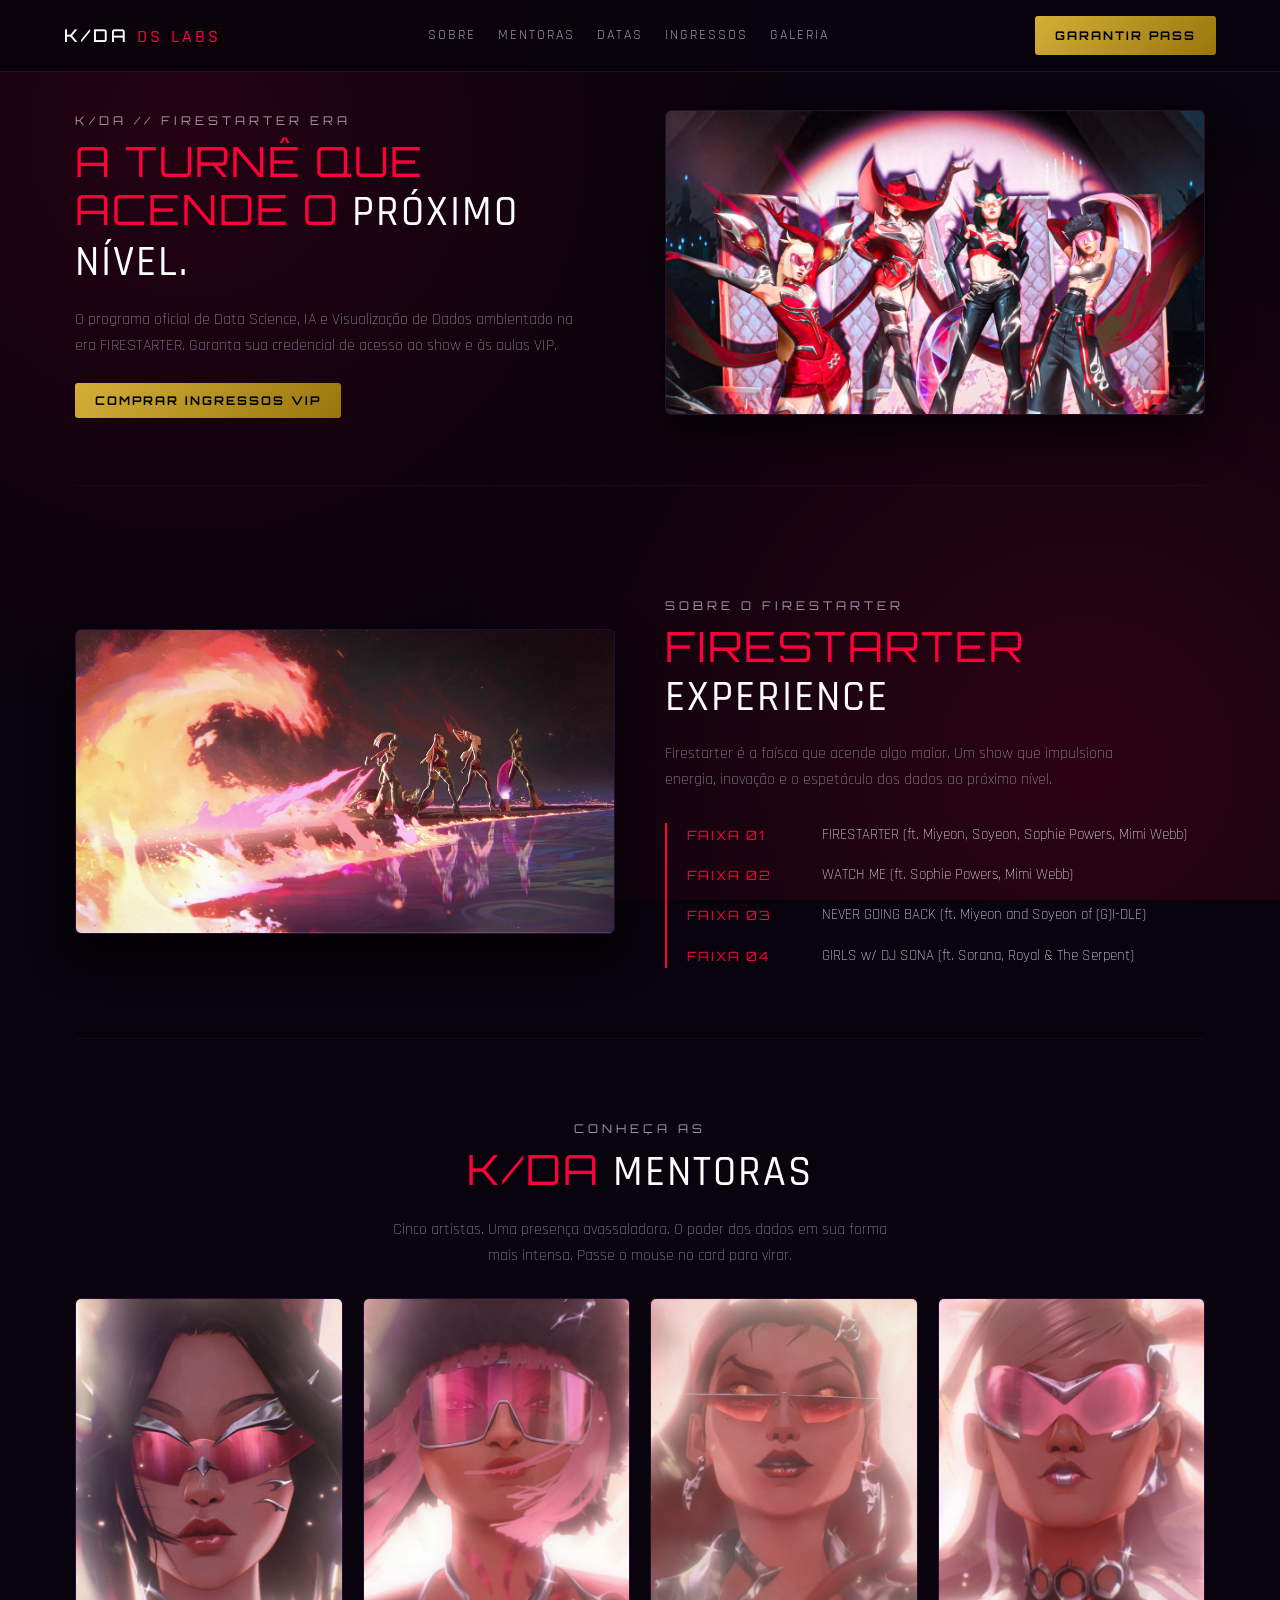
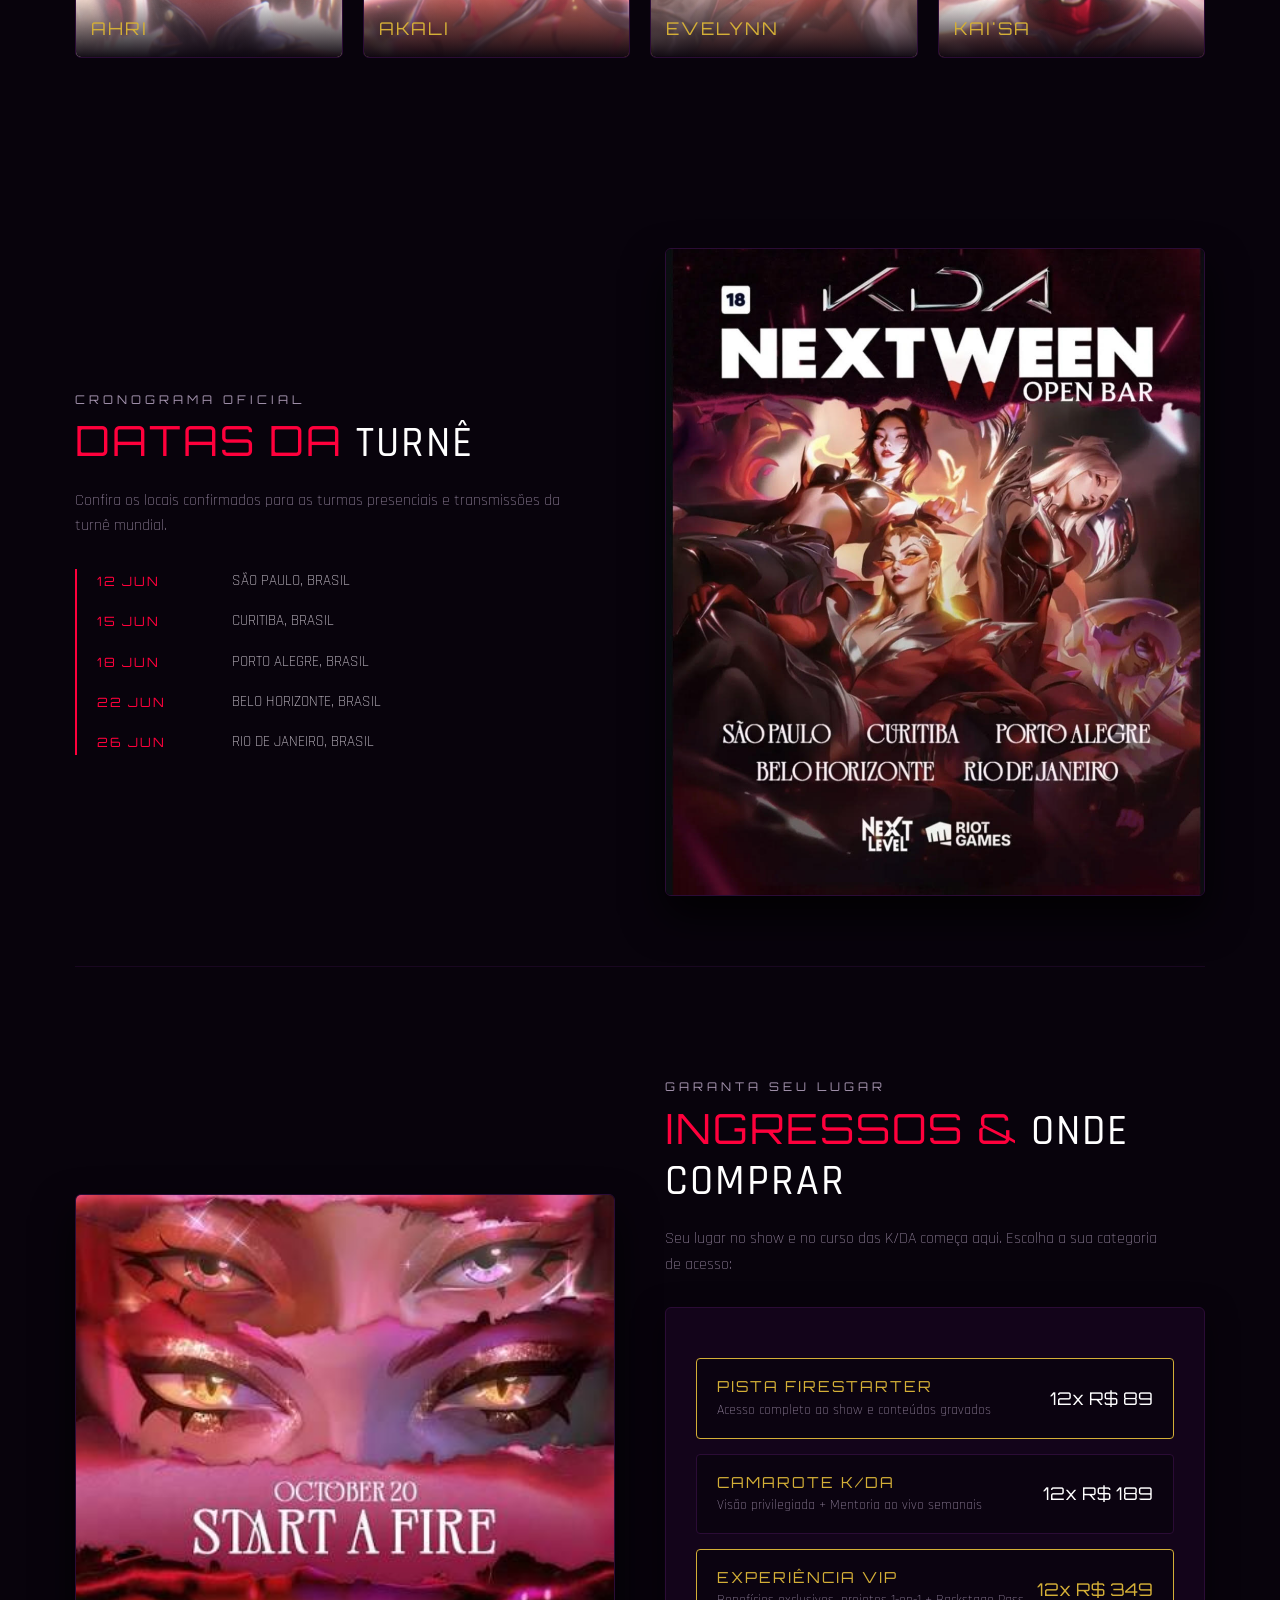
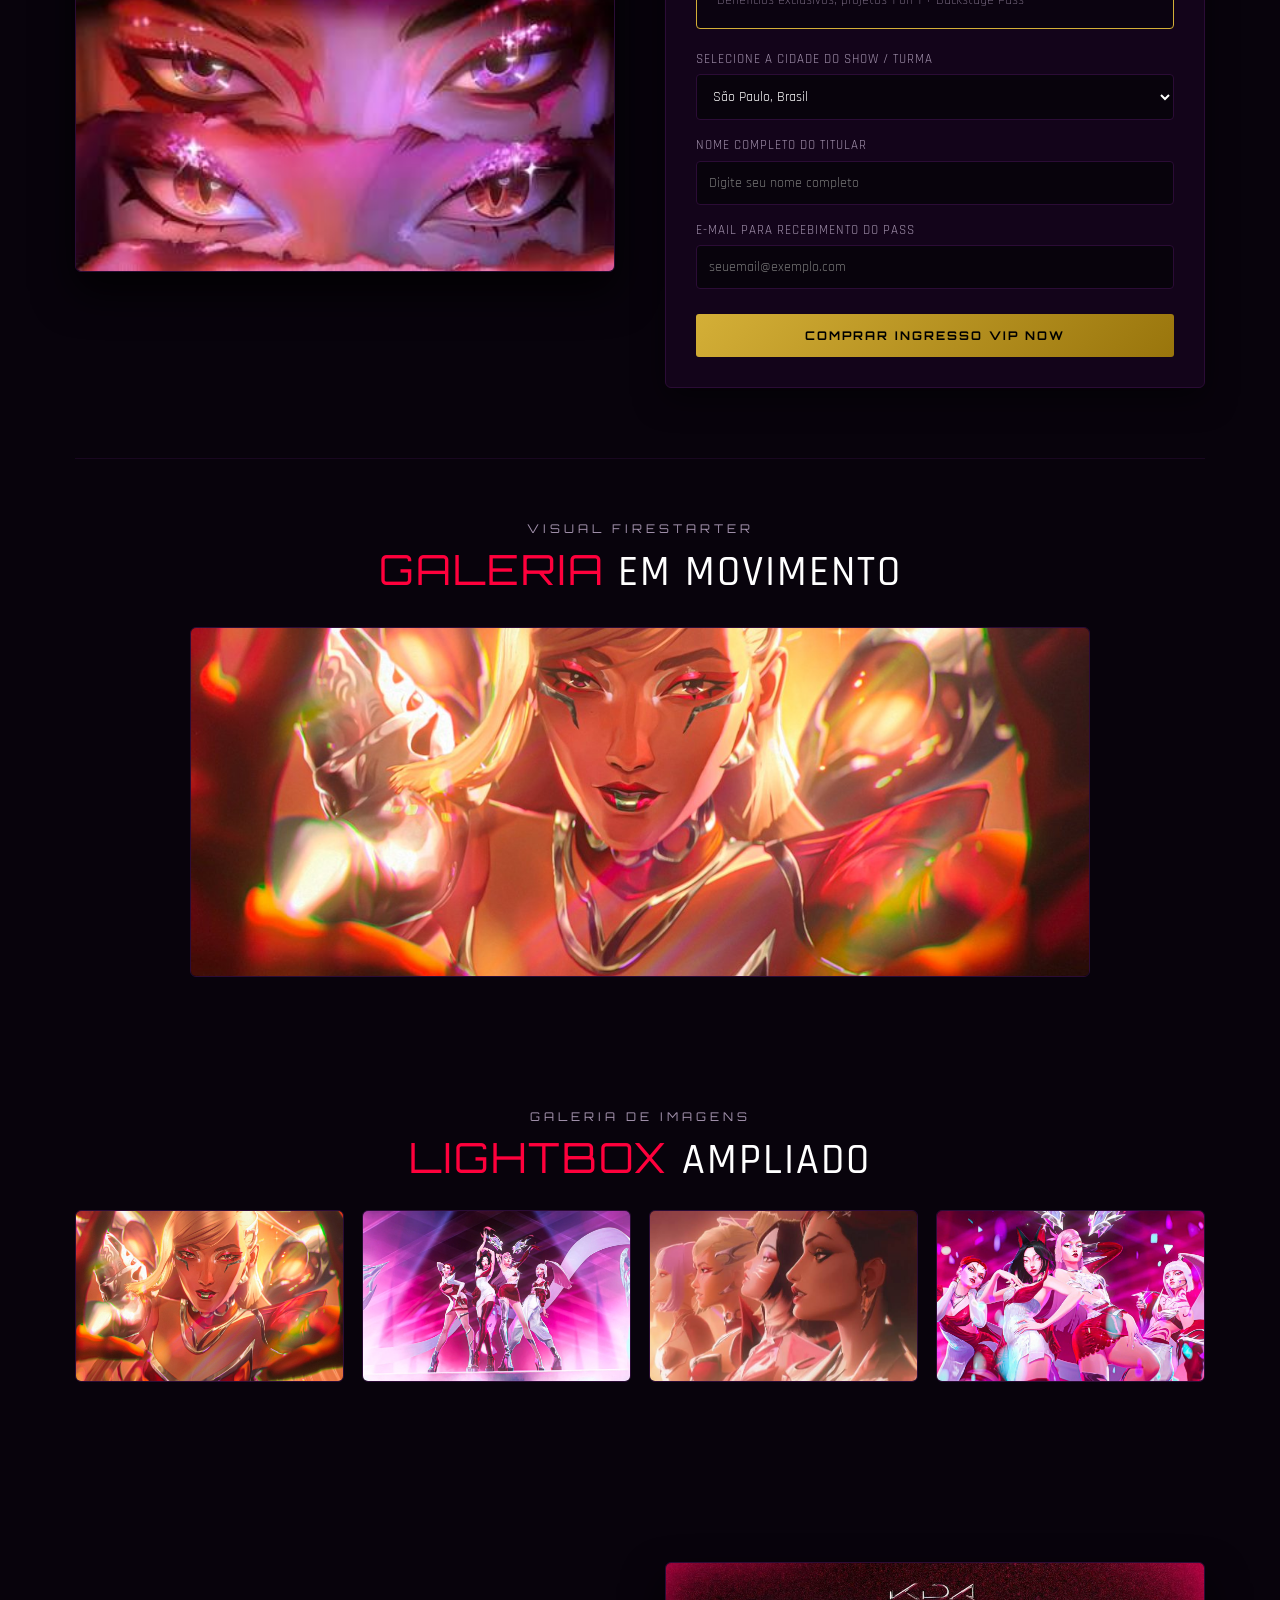
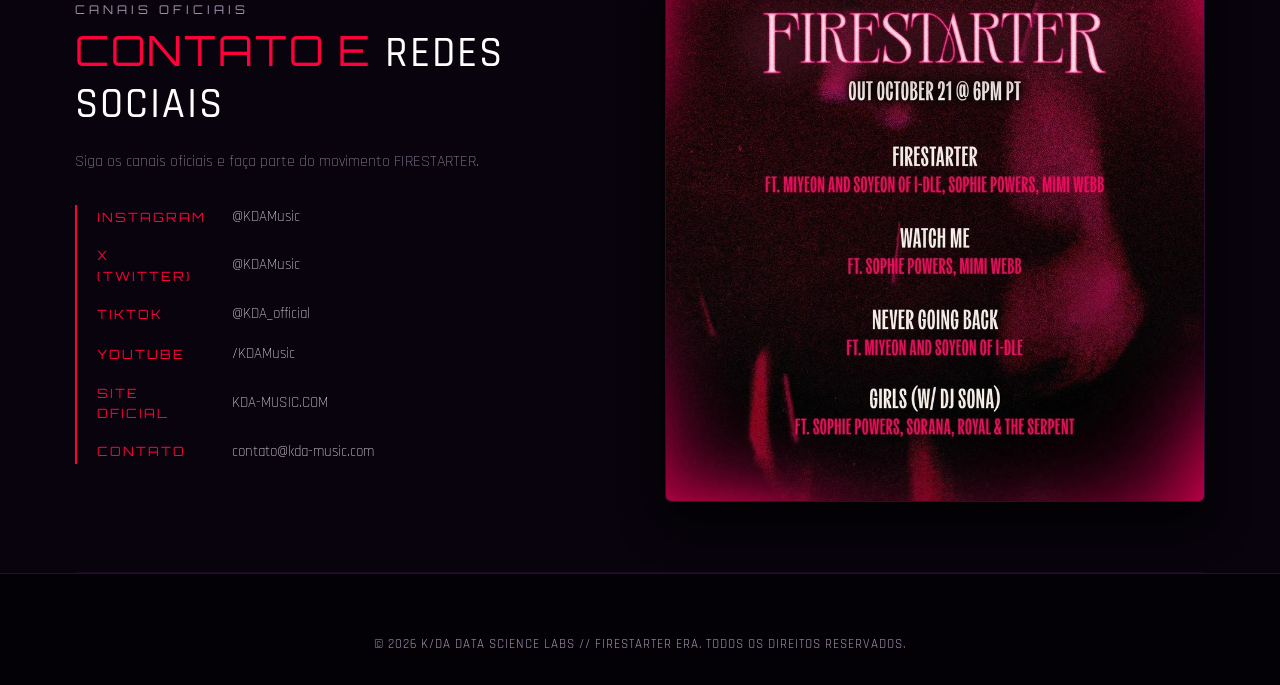
==== Gabi 2110/index.html @ aeea5eef "Add files via upload" ====
<!DOCTYPE html>
<html lang="pt-BR">
<head>
    <meta charset="UTF-8">
    <meta name="viewport" content="width=device-width, initial-scale=1.0">
    <title>K/DA FIRESTARTER — Tour & Data Science Pass</title>
    
    <!-- Google Fonts -->
    <link rel="preconnect" href="https://fonts.googleapis.com">
    <link rel="preconnect" href="https://fonts.gstatic.com" crossorigin>
    <link href="https://fonts.googleapis.com/css2?family=Orbitron:wght@300;400;500;700&family=Rajdhani:wght@300;400;500;600;700&family=Inter:wght@200;300;400&display=swap" rel="stylesheet">

    <!-- Arquivo CSS Externo -->
    <link rel="stylesheet" href="style.css">
</head>
<body>

    <!-- HEADER / NAVEGAÇÃO -->
    <header class="header">
        <a href="#" class="logo">K/DA <span>DS LABS</span></a>
        <nav class="nav-menu">
            <a href="#sobre">Sobre</a>
            <a href="#mentoras">Mentoras</a>
            <a href="#turne">Datas</a>
            <a href="#ingressos">Ingressos</a>
            <a href="#galeria">Galeria</a>
        </nav>
        <a href="#ingressos" class="btn-gold">Garantir Pass</a>
    </header>

    <div class="container">

        <!-- HERO SECTION -->
        <section class="section-split">
            <div class="split-content">
                <span class="subtitle-tag">K/DA // FIRESTARTER ERA</span>
                <h1 class="title-large">A TURNÊ QUE ACENDE O <span>PRÓXIMO NÍVEL.</span></h1>
                <p class="text-desc">O programa oficial de Data Science, IA e Visualização de Dados ambientado na era FIRESTARTER. Garanta sua credencial de acesso ao show e às aulas VIP.</p>
                <a href="#ingressos" class="btn-gold">Comprar Ingressos VIP</a>
            </div>
            <div class="split-visual">
                <img src="KdaFirestarter/kda.jpg" alt="K/DA Firestarter Official Music Video">
            </div>
        </section>

        <!-- SOBRE O PROGRAMA E TRACKLIST -->
        <section id="sobre" class="section-split reverse">
            <div class="split-content">
                <span class="subtitle-tag">SOBRE O FIRESTARTER</span>
                <h2 class="title-large">FIRESTARTER <span>EXPERIENCE</span></h2>
                <p class="text-desc">Firestarter é a faísca que acende algo maior. Um show que impulsiona energia, inovação e o espetáculo dos dados ao próximo nível.</p>

                <div class="info-table">
                    <div class="info-row">
                        <div class="info-label">FAIXA 01</div>
                        <div class="info-value">FIRESTARTER (ft. Miyeon, Soyeon, Sophie Powers, Mimi Webb)</div>
                    </div>
                    <div class="info-row">
                        <div class="info-label">FAIXA 02</div>
                        <div class="info-value">WATCH ME (ft. Sophie Powers, Mimi Webb)</div>
                    </div>
                    <div class="info-row">
                        <div class="info-label">FAIXA 03</div>
                        <div class="info-value">NEVER GOING BACK (ft. Miyeon and Soyeon of (G)I-DLE)</div>
                    </div>
                    <div class="info-row">
                        <div class="info-label">FAIXA 04</div>
                        <div class="info-value">GIRLS w/ DJ SONA (ft. Sorana, Royal & The Serpent)</div>
                    </div>
                </div>
            </div>
            <div class="split-visual">
                <img src="KdaFirestarter/fogo2.webp" alt="Start A Fire Poster">
            </div>
        </section>

        <!-- CONHEÇA AS K/DA (3D FLIP CARDS) -->
        <section id="mentoras" style="padding: 80px 0;">
            <span class="subtitle-tag" style="text-align: center;">CONHEÇA AS</span>
            <h2 class="title-large" style="text-align: center;">K/DA <span>MENTORAS</span></h2>
            <p class="text-desc" style="text-align: center; margin: 0 auto 30px;">Cinco artistas. Uma presença avassaladora. O poder dos dados em sua forma mais intensa. Passe o mouse no card para virar.</p>

            <div class="cards-grid">
                <!-- AHRI -->
                <div class="card-container">
                    <div class="card-inner">
                        <div class="card-front">
                            <img src="KdaFirestarter/ahri.jpg" alt="Ahri">
                            <div class="card-front-title">AHRI</div>
                        </div>
                        <div class="card-back">
                            <h3>AHRI</h3>
                            <div class="role">Líder e Rosto do Grupo</div>
                            <p>Arquiteta de Modelos Generativos e Redes Neurais. Define o rumo estratégico de cada grande produção de dados.</p>
                        </div>
                    </div>
                </div>

                <!-- AKALI -->
                <div class="card-container">
                    <div class="card-inner">
                        <div class="card-front">
                            <img src="KdaFirestarter/akali.jpg" alt="Akali">
                            <div class="card-front-title">AKALI</div>
                        </div>
                        <div class="card-back">
                            <h3>AKALI</h3>
                            <div class="role">Performance Explosiva</div>
                            <p>Especialista em Feature Engineering e aceleração de código em GPU com precisão cirúrgica e estilo marcante.</p>
                        </div>
                    </div>
                </div>

                <!-- EVELYNN -->
                <div class="card-container">
                    <div class="card-inner">
                        <div class="card-front">
                            <img src="KdaFirestarter/evelynn.jpg" alt="Evelynn">
                            <div class="card-front-title">EVELYNN</div>
                        </div>
                        <div class="card-back">
                            <h3>EVELYNN</h3>
                            <div class="role">Mistério e Sensualidade</div>
                            <p>Data Mining e Análise de Sentimentos em mídias sociais. Revela padrões ocultos no comportamento do público.</p>
                        </div>
                    </div>
                </div>

                <!-- KAI'SA -->
                <div class="card-container">
                    <div class="card-inner">
                        <div class="card-front">
                            <img src="KdaFirestarter/kaisa.jpg" alt="Kai'Sa">
                            <div class="card-front-title">KAI'SA</div>
                        </div>
                        <div class="card-back">
                            <h3>KAI'SA</h3>
                            <div class="role">Poder e Precisão</div>
                            <p>Visão Computacional e análise espacial. Mapeia movimentações de multidões com alto alcance e performance.</p>
                        </div>
                    </div>
                </div>
            </div>
        </section>

        <!-- DATAS DA TURNÊ -->
        <section id="turne" class="section-split">
            <div class="split-content">
                <span class="subtitle-tag">CRONOGRAMA OFICIAL</span>
                <h2 class="title-large">DATAS DA <span>TURNÊ</span></h2>
                <p class="text-desc">Confira os locais confirmados para as turmas presenciais e transmissões da turnê mundial.</p>

                <div class="info-table">
                    <div class="info-row">
                        <div class="info-label">12 JUN</div>
                        <div class="info-value">SÃO PAULO, BRASIL</div>
                    </div>
                    <div class="info-row">
                        <div class="info-label">15 JUN</div>
                        <div class="info-value">CURITIBA, BRASIL</div>
                    </div>
                    <div class="info-row">
                        <div class="info-label">18 JUN</div>
                        <div class="info-value">PORTO ALEGRE, BRASIL</div>
                    </div>
                    <div class="info-row">
                        <div class="info-label">22 JUN</div>
                        <div class="info-value">BELO HORIZONTE, BRASIL</div>
                    </div>
                    <div class="info-row">
                        <div class="info-label">26 JUN</div>
                        <div class="info-value">RIO DE JANEIRO, BRASIL</div>
                    </div>
                </div>
            </div>
            <div class="split-visual">
                <img src="KdaFirestarter/shows.png" alt="K/DA Tour Fire Trail Stage">
            </div>
        </section>

        <!-- COMPRA DE INGRESSOS E MATRÍCULA -->
        <section id="ingressos" class="section-split reverse">
            <div class="split-content">
                <span class="subtitle-tag">GARANTA SEU LUGAR</span>
                <h2 class="title-large">INGRESSOS & <span>ONDE COMPRAR</span></h2>
                <p class="text-desc">Seu lugar no show e no curso das K/DA começa aqui. Escolha a sua categoria de acesso:</p>

                <div class="ticket-card">
                    <div class="ticket-options">
                        <div class="ticket-item active">
                            <div>
                                <div class="ticket-title">PISTA FIRESTARTER</div>
                                <div class="ticket-sub">Acesso completo ao show e conteúdos gravados</div>
                            </div>
                            <div class="ticket-price">12x R$ 89</div>
                        </div>

                        <div class="ticket-item">
                            <div>
                                <div class="ticket-title">CAMAROTE K/DA</div>
                                <div class="ticket-sub">Visão privilegiada + Mentoria ao vivo semanais</div>
                            </div>
                            <div class="ticket-price">12x R$ 189</div>
                        </div>

                        <div class="ticket-item" style="border-color: var(--accent-gold);">
                            <div>
                                <div class="ticket-title" style="color: var(--accent-gold);">EXPERIÊNCIA VIP</div>
                                <div class="ticket-sub">Benefícios exclusivos, projetos 1-on-1 + Backstage Pass</div>
                            </div>
                            <div class="ticket-price" style="color: var(--accent-gold);">12x R$ 349</div>
                        </div>
                    </div>

                    <!-- FORMULÁRIO DE CHECKOUT DE INGRESSOS -->
                    <form class="booking-form" onsubmit="event.preventDefault(); alert('Ingresso/Matrícula confirmada! Enviamos os detalhes para o seu e-mail.');">
                        <div class="form-group">
                            <label for="cidade">Selecione a Cidade do Show / Turma</label>
                            <select id="cidade" required>
                                <option value="sp">São Paulo, Brasil</option>
                                <option value="curitiba">Curitiba, Brasil</option>
                                <option value="poa">Porto Alegre, Brasil</option>
                                <option value="bh">Belo Horizonte, Brasil</option>
                                <option value="rj">Rio de Janeiro, Brasil</option>
                            </select>
                        </div>

                        <div class="form-group">
                            <label for="nome">Nome Completo do Titular</label>
                            <input type="text" id="nome" placeholder="Digite seu nome completo" required>
                        </div>

                        <div class="form-group">
                            <label for="email">E-mail para Recebimento do Pass</label>
                            <input type="email" id="email" placeholder="seuemail@exemplo.com" required>
                        </div>

                        <button type="submit" class="btn-gold" style="width: 100%; border: none; cursor: pointer; padding: 14px; margin-top: 10px;">Comprar Ingresso VIP Now</button>
                    </form>
                </div>
            </div>
            <div class="split-visual">
                <img src="KdaFirestarter/olhos.png" alt="Poster de Ingressos Nextween Open Bar">
            </div>
        </section>

        <!-- SLIDESHOW CARROSSEL CONTÍNUO -->
        <section style="padding: 60px 0; text-align: center;">
            <span class="subtitle-tag">VISUAL FIRESTARTER</span>
            <h2 class="title-large">GALERIA <span>EM MOVIMENTO</span></h2>
            
            <div class="slider-wrapper">
                <div class="slider-track">
                    <img class="slide-img" src="KdaFirestarter/red.jpg" alt="Palco Firestarter">
                    <img class="slide-img" src="KdaFirestarter/branco.jpg" alt="Spotlight Walk">
                    <img class="slide-img" src="KdaFirestarter/rostos.png" alt="Fire Trail Walk">
                    <img class="slide-img" src="KdaFirestarter/pose.jpg" alt="K/DA Group">
                </div>
            </div>
        </section>

        <!-- GALERIA LIGHTBOX 100% CSS -->
        <section id="galeria" style="padding: 70px 0;">
            <span class="subtitle-tag" style="text-align: center;">GALERIA DE IMAGENS</span>
            <h2 class="title-large" style="text-align: center;">LIGHTBOX <span>AMPLIADO</span></h2>
            
            <div class="gallery-grid">
                <a href="#img1" class="gallery-item"><img src="KdaFirestarter/red.jpg" alt="Clipe Oficial"></a>
                <a href="#img2" class="gallery-item"><img src="KdaFirestarter/branco.jpg" alt="Show Ao Vivo"></a>
                <a href="#img3" class="gallery-item"><img src="KdaFirestarter/rostos.png" alt="Rastro de Fogo"></a>
                <a href="#img4" class="gallery-item"><img src="KdaFirestarter/pose.jpg" alt="Close Integrantes"></a>
            </div>

            <!-- MODAIS LIGHTBOX -->
            <div class="lightbox" id="img1">
                <a href="#galeria" class="lightbox-overlay"></a>
                <div class="lightbox-content">
                    <a href="#galeria" class="close-btn">&times;</a>
                    <img src="KdaFirestarter/palco.png" alt="Clipe Oficial Ampliado">
                </div>
            </div>

            <div class="lightbox" id="img2">
                <a href="#galeria" class="lightbox-overlay"></a>
                <div class="lightbox-content">
                    <a href="#galeria" class="close-btn">&times;</a>
                    <img src="KdaFirestarter/Andar.png" alt="Show Ao Vivo Ampliado">
                </div>
            </div>

            <div class="lightbox" id="img3">
                <a href="#galeria" class="lightbox-overlay"></a>
                <div class="lightbox-content">
                    <a href="#galeria" class="close-btn">&times;</a>
                    <img src="KdaFirestarter/fogo.png" alt="Rastro de Fogo Ampliado">
                </div>
            </div>

            <div class="lightbox" id="img4">
                <a href="#galeria" class="lightbox-overlay"></a>
                <div class="lightbox-content">
                    <a href="#galeria" class="close-btn">&times;</a>
                    <img src="KdaFirestarter/rostos.png" alt="Close Integrantes Ampliado">
                </div>
            </div>
        </section>

        <!-- CONTATO E REDES SOCIAIS -->
        <section id="contato" class="section-split">
            <div class="split-content">
                <span class="subtitle-tag">CANAIS OFICIAIS</span>
                <h2 class="title-large">CONTATO E <span>REDES SOCIAIS</span></h2>
                <p class="text-desc">Siga os canais oficiais e faça parte do movimento FIRESTARTER.</p>

                <div class="info-table">
                    <div class="info-row">
                        <div class="info-label">INSTAGRAM</div>
                        <div class="info-value">@KDAMusic</div>
                    </div>
                    <div class="info-row">
                        <div class="info-label">X (TWITTER)</div>
                        <div class="info-value">@KDAMusic</div>
                    </div>
                    <div class="info-row">
                        <div class="info-label">TIKTOK</div>
                        <div class="info-value">@KDA_official</div>
                    </div>
                    <div class="info-row">
                        <div class="info-label">YOUTUBE</div>
                        <div class="info-value">/KDAMusic</div>
                    </div>
                    <div class="info-row">
                        <div class="info-label">SITE OFICIAL</div>
                        <div class="info-value">KDA-MUSIC.COM</div>
                    </div>
                    <div class="info-row">
                        <div class="info-label">CONTATO</div>
                        <div class="info-value">contato@kda-music.com</div>
                    </div>
                </div>
            </div>
            <div class="split-visual">
                <img src="KdaFirestarter/datas.png" alt="K/DA Red Members Close">
            </div>
        </section>

    </div>

    <!-- RODAPÉ -->
    <footer class="footer">
        <p>© 2026 K/DA DATA SCIENCE LABS // FIRESTARTER ERA. TODOS OS DIREITOS RESERVADOS.</p>
    </footer>

</body>
</html>
---- Gabi 2110/style.css ----
:root {
    --bg-dark: #08030c;
    --bg-card: #13041a;
    --bg-glass: rgba(19, 4, 26, 0.85);
    --accent-red: #ff003c;
    --accent-pink: #cc0052;
    --accent-burgundy: #660022;
    --accent-gold: #d4af37;
    --text-light: #f5edf8;
    --text-muted: #a392ad;
    --border-color: #2b0c36;
    --radius: 6px;
}

* {
    margin: 0;
    padding: 0;
    box-sizing: border-box;
    font-family: 'Rajdhani', 'Inter', sans-serif;
}

html {
    scroll-behavior: smooth;
}

body {
    background-color: var(--bg-dark);
    background-image: 
        radial-gradient(circle at 15% 15%, rgba(102, 0, 34, 0.3) 0%, transparent 45%),
        radial-gradient(circle at 85% 85%, rgba(255, 0, 60, 0.15) 0%, transparent 50%);
    background-attachment: fixed;
    color: var(--text-light);
    line-height: 1.6;
    overflow-x: hidden;
}

a {
    text-decoration: none;
    color: inherit;
}

.container {
    max-width: 1180px;
    margin: 0 auto;
    padding: 0 25px;
}

/* --- HEADER --- */
.header {
    position: fixed;
    top: 0;
    left: 0;
    width: 100%;
    z-index: 1000;
    background: rgba(8, 3, 12, 0.9);
    backdrop-filter: blur(12px);
    -webkit-backdrop-filter: blur(12px);
    border-bottom: 1px solid var(--border-color);
    padding: 16px 5%;
    display: flex;
    justify-content: space-between;
    align-items: center;
}

.logo {
    font-family: 'Orbitron', sans-serif;
    font-size: 1.1rem;
    font-weight: 500;
    letter-spacing: 3px;
    color: #fff;
}

.logo span {
    color: var(--accent-red);
}

.nav-menu {
    display: flex;
    gap: 22px;
}

.nav-menu a {
    font-size: 0.85rem;
    text-transform: uppercase;
    letter-spacing: 2px;
    color: var(--text-muted);
    transition: color 0.3s;
}

.nav-menu a:hover {
    color: var(--accent-red);
}

.btn-gold {
    background: linear-gradient(135deg, var(--accent-gold), #99750c);
    color: #000;
    font-family: 'Orbitron', sans-serif;
    font-weight: 700;
    font-size: 0.75rem;
    padding: 10px 20px;
    border-radius: 3px;
    letter-spacing: 2px;
    text-transform: uppercase;
    transition: all 0.3s ease;
}

.btn-gold:hover {
    transform: translateY(-2px);
    box-shadow: 0 0 15px rgba(212, 175, 55, 0.4);
}

/* --- LAYOUT SPLIT SCREEN (ESTILO CANVA) --- */
.section-split {
    padding: 110px 0 70px;
    display: flex;
    align-items: center;
    gap: 50px;
    border-bottom: 1px solid rgba(43, 12, 54, 0.5);
}

.section-split.reverse {
    flex-direction: row-reverse;
}

.split-content {
    flex: 1;
}

.split-visual {
    flex: 1;
}

.split-visual img {
    width: 100%;
    border-radius: var(--radius);
    border: 1px solid var(--border-color);
    box-shadow: 0 20px 40px rgba(0, 0, 0, 0.8);
    display: block;
}

/* TIPOGRAFIA FINA E ELEGANTE */
.subtitle-tag {
    font-family: 'Orbitron', sans-serif;
    font-size: 0.75rem;
    letter-spacing: 4px;
    color: var(--text-muted);
    text-transform: uppercase;
    margin-bottom: 8px;
    display: block;
}

.title-large {
    font-family: 'Orbitron', sans-serif;
    font-size: 2.6rem;
    font-weight: 300;
    line-height: 1.15;
    letter-spacing: 2px;
    color: var(--accent-red);
    text-transform: uppercase;
    margin-bottom: 20px;
}

.title-large span {
    color: #fff;
    font-weight: 500;
}

.text-desc {
    font-size: 1rem;
    font-weight: 300;
    color: var(--text-muted);
    margin-bottom: 30px;
    max-width: 500px;
}

/* TABELA TÉCNICA COM BORDAS VERMELHAS (MARCA CANVA) */
.info-table {
    display: flex;
    flex-direction: column;
    gap: 16px;
    border-left: 2px solid var(--accent-red);
    padding-left: 20px;
}

.info-row {
    display: flex;
    align-items: center;
    gap: 25px;
}

.info-label {
    font-family: 'Orbitron', sans-serif;
    font-size: 0.8rem;
    letter-spacing: 2px;
    color: var(--accent-red);
    text-transform: uppercase;
    width: 110px;
    flex-shrink: 0;
}

.info-value {
    font-size: 0.95rem;
    font-weight: 300;
    color: var(--text-light);
}

/* --- SEÇÃO COMPRA DE INGRESSOS / TICKET PASS --- */
.ticket-card {
    background: var(--bg-card);
    border: 1px solid var(--border-color);
    border-radius: var(--radius);
    padding: 30px;
    box-shadow: 0 10px 30px rgba(0, 0, 0, 0.5);
}

.ticket-options {
    display: flex;
    flex-direction: column;
    gap: 15px;
    margin: 20px 0;
}

.ticket-item {
    display: flex;
    justify-content: space-between;
    align-items: center;
    padding: 16px 20px;
    background: rgba(8, 3, 12, 0.7);
    border: 1px solid var(--border-color);
    border-radius: 4px;
    cursor: pointer;
    transition: border-color 0.3s;
}

.ticket-item:hover, .ticket-item.active {
    border-color: var(--accent-gold);
}

.ticket-title {
    font-family: 'Orbitron', sans-serif;
    font-size: 0.95rem;
    color: var(--accent-gold);
    letter-spacing: 2px;
}

.ticket-sub {
    font-size: 0.85rem;
    color: var(--text-muted);
    font-weight: 300;
}

.ticket-price {
    font-family: 'Orbitron', sans-serif;
    font-size: 1.1rem;
    color: #fff;
}

.booking-form {
    display: flex;
    flex-direction: column;
    gap: 15px;
    margin-top: 20px;
}

.form-group {
    display: flex;
    flex-direction: column;
    gap: 5px;
}

.form-group label {
    font-size: 0.8rem;
    letter-spacing: 1px;
    color: var(--text-muted);
    text-transform: uppercase;
}

.form-group input, .form-group select {
    background: var(--bg-dark);
    border: 1px solid var(--border-color);
    color: #fff;
    padding: 12px;
    border-radius: 4px;
    font-size: 0.9rem;
    outline: none;
}

.form-group input:focus, .form-group select:focus {
    border-color: var(--accent-gold);
}

/* --- 3D FLIP CARDS --- */
.cards-grid {
    display: grid;
    grid-template-columns: repeat(auto-fit, minmax(240px, 1fr));
    gap: 20px;
    margin-top: 30px;
}

.card-container {
    height: 360px;
    perspective: 1000px;
}

.card-inner {
    position: relative;
    width: 100%;
    height: 100%;
    transition: transform 0.8s cubic-bezier(0.175, 0.885, 0.32, 1.275);
    transform-style: preserve-3d;
    border-radius: var(--radius);
    cursor: pointer;
}

.card-container:hover .card-inner {
    transform: rotateY(180deg);
}

.card-front, .card-back {
    position: absolute;
    width: 100%;
    height: 100%;
    border-radius: var(--radius);
    overflow: hidden;
    backface-visibility: hidden;
    border: 1px solid var(--border-color);
}

.card-front {
    background-color: var(--bg-card);
}

.card-front img {
    width: 100%;
    height: 100%;
    object-fit: cover;
}

.card-front-title {
    position: absolute;
    bottom: 0;
    left: 0;
    right: 0;
    padding: 15px;
    background: linear-gradient(transparent, rgba(8, 3, 12, 0.95));
    font-family: 'Orbitron', sans-serif;
    font-size: 1.1rem;
    color: var(--accent-gold);
    letter-spacing: 2px;
}

.card-back {
    background: linear-gradient(135deg, var(--bg-card), var(--bg-dark));
    border: 1px solid var(--accent-red);
    padding: 25px 20px;
    display: flex;
    flex-direction: column;
    justify-content: center;
    align-items: center;
    text-align: center;
    transform: rotateY(180deg);
}

.card-back h3 {
    font-family: 'Orbitron', sans-serif;
    color: var(--accent-red);
    font-size: 1.2rem;
    margin-bottom: 6px;
    letter-spacing: 2px;
}

.card-back .role {
    font-size: 0.8rem;
    color: var(--accent-gold);
    text-transform: uppercase;
    letter-spacing: 1px;
    margin-bottom: 12px;
}

.card-back p {
    font-size: 0.85rem;
    color: var(--text-muted);
    font-weight: 300;
}

/* --- CARROSSEL CONTÍNUO --- */
.slider-wrapper {
    position: relative;
    width: 100%;
    max-width: 900px;
    height: 350px;
    margin: 30px auto 0;
    overflow: hidden;
    border-radius: var(--radius);
    border: 1px solid var(--border-color);
}

.slider-track {
    display: flex;
    width: 400%;
    height: 100%;
    animation: autoSlide 16s cubic-bezier(0.77, 0, 0.175, 1) infinite;
}

.slider-wrapper:hover .slider-track {
    animation-play-state: paused;
}

.slide-img {
    width: 25%;
    height: 100%;
    object-fit: cover;
}

@keyframes autoSlide {
    0%, 20% { transform: translateX(0%); }
    25%, 45% { transform: translateX(-25%); }
    50%, 70% { transform: translateX(-50%); }
    75%, 95% { transform: translateX(-75%); }
    100% { transform: translateX(0%); }
}

/* --- GALERIA LIGHTBOX 100% CSS --- */
.gallery-grid {
    display: grid;
    grid-template-columns: repeat(auto-fit, minmax(200px, 1fr));
    gap: 18px;
    margin-top: 25px;
}

.gallery-item {
    border-radius: var(--radius);
    overflow: hidden;
    border: 1px solid var(--border-color);
    transition: transform 0.3s;
}

.gallery-item:hover {
    transform: translateY(-4px);
    border-color: var(--accent-gold);
}

.gallery-item img {
    width: 100%;
    height: 170px;
    object-fit: cover;
    display: block;
}

.lightbox {
    position: fixed;
    top: 0;
    left: 0;
    width: 100vw;
    height: 100vh;
    background-color: rgba(8, 3, 12, 0.92);
    backdrop-filter: blur(8px);
    -webkit-backdrop-filter: blur(8px);
    display: flex;
    justify-content: center;
    align-items: center;
    opacity: 0;
    pointer-events: none;
    transition: opacity 0.4s ease;
    z-index: 9999;
}

.lightbox:target {
    opacity: 1;
    pointer-events: auto;
}

.lightbox-content {
    position: relative;
    max-width: 90%;
    max-height: 85vh;
    transform: scale(0.85);
    transition: transform 0.4s ease;
}

.lightbox:target .lightbox-content {
    transform: scale(1);
}

.lightbox-content img {
    max-width: 100%;
    max-height: 80vh;
    border-radius: var(--radius);
    border: 1px solid var(--accent-red);
}

.close-btn {
    position: absolute;
    top: -35px;
    right: 0;
    color: #fff;
    font-size: 1.8rem;
    font-weight: bold;
}

.lightbox-overlay {
    position: absolute;
    width: 100%;
    height: 100%;
    top: 0;
    left: 0;
    z-index: -1;
}

/* --- FOOTER --- */
.footer {
    padding: 60px 0 30px;
    border-top: 1px solid var(--border-color);
    background: #040106;
    text-align: center;
    font-size: 0.8rem;
    color: var(--text-muted);
    letter-spacing: 1px;
}

/* RESPONSIVO */
@media (max-width: 850px) {
    .section-split, .section-split.reverse {
        flex-direction: column;
        padding: 80px 0 40px;
    }
    .header {
        flex-direction: column;
        gap: 12px;
    }
    .title-large {
        font-size: 2rem;
    }
}
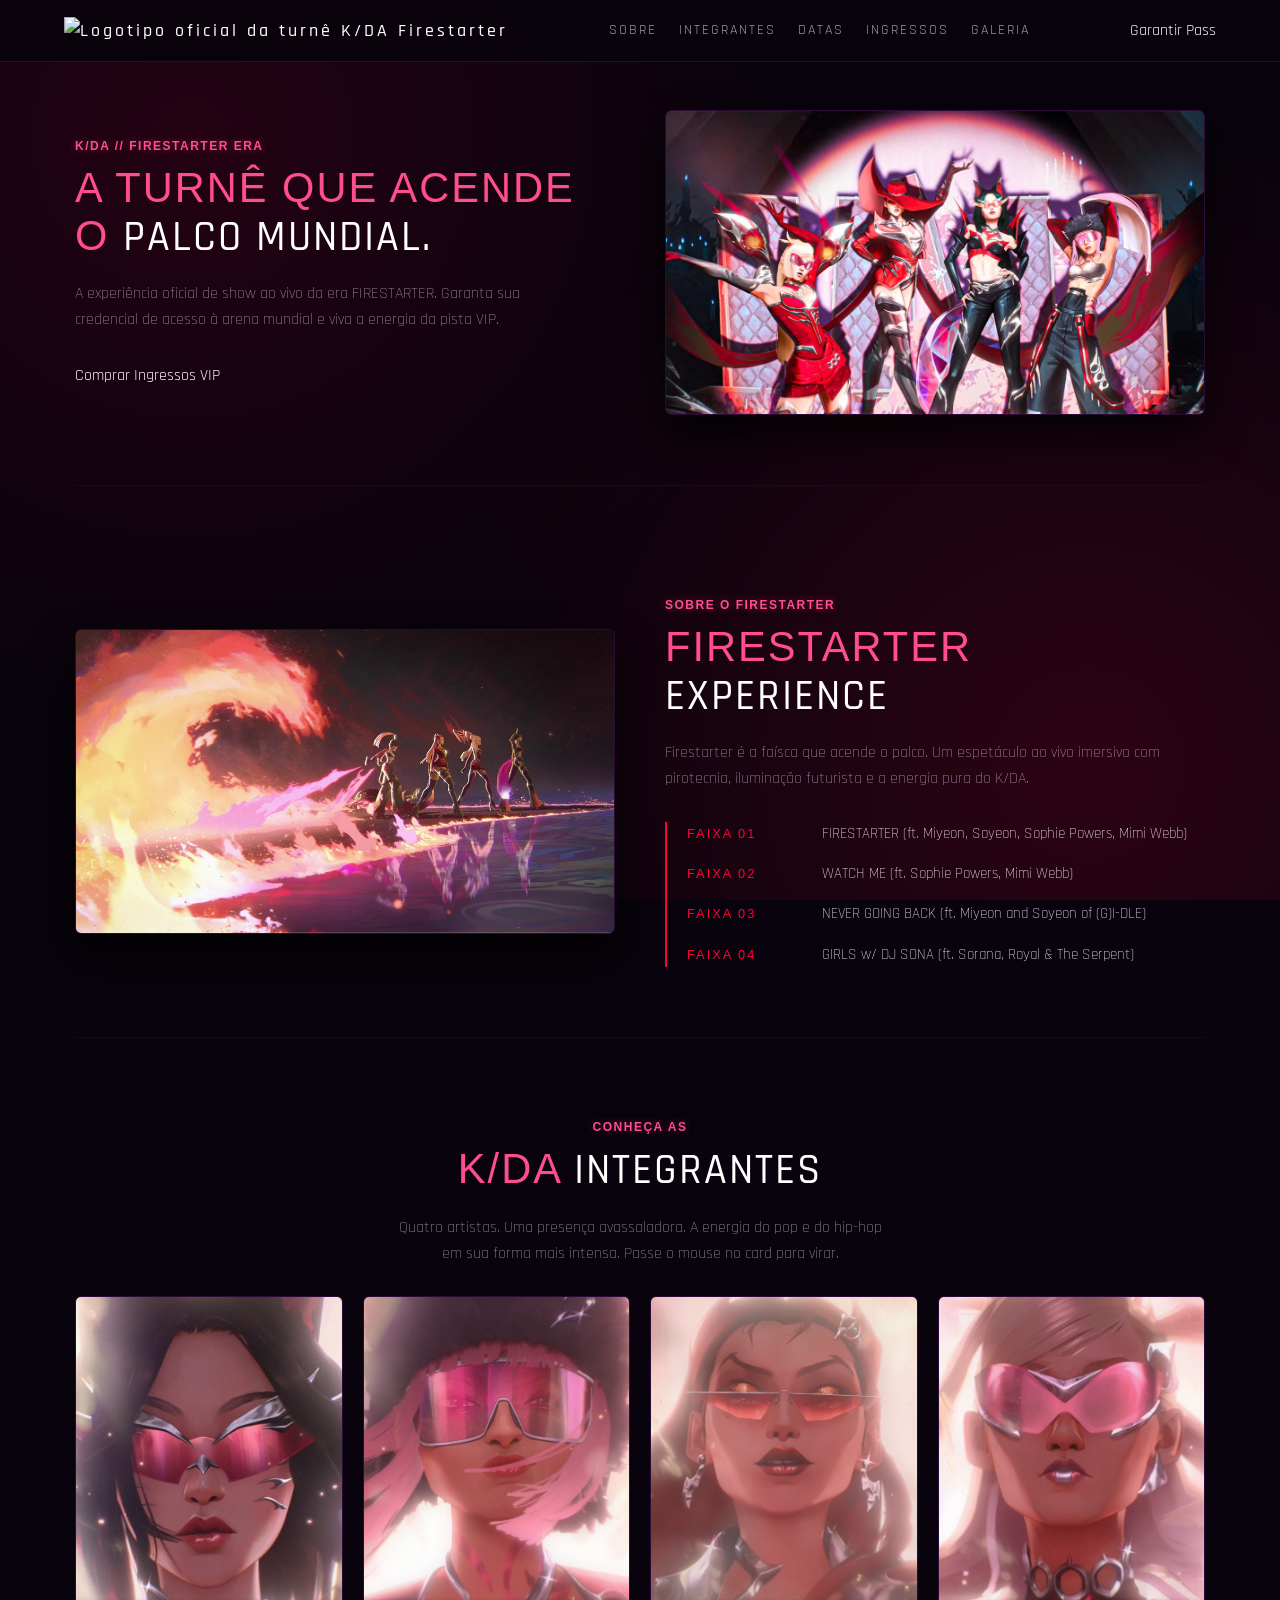
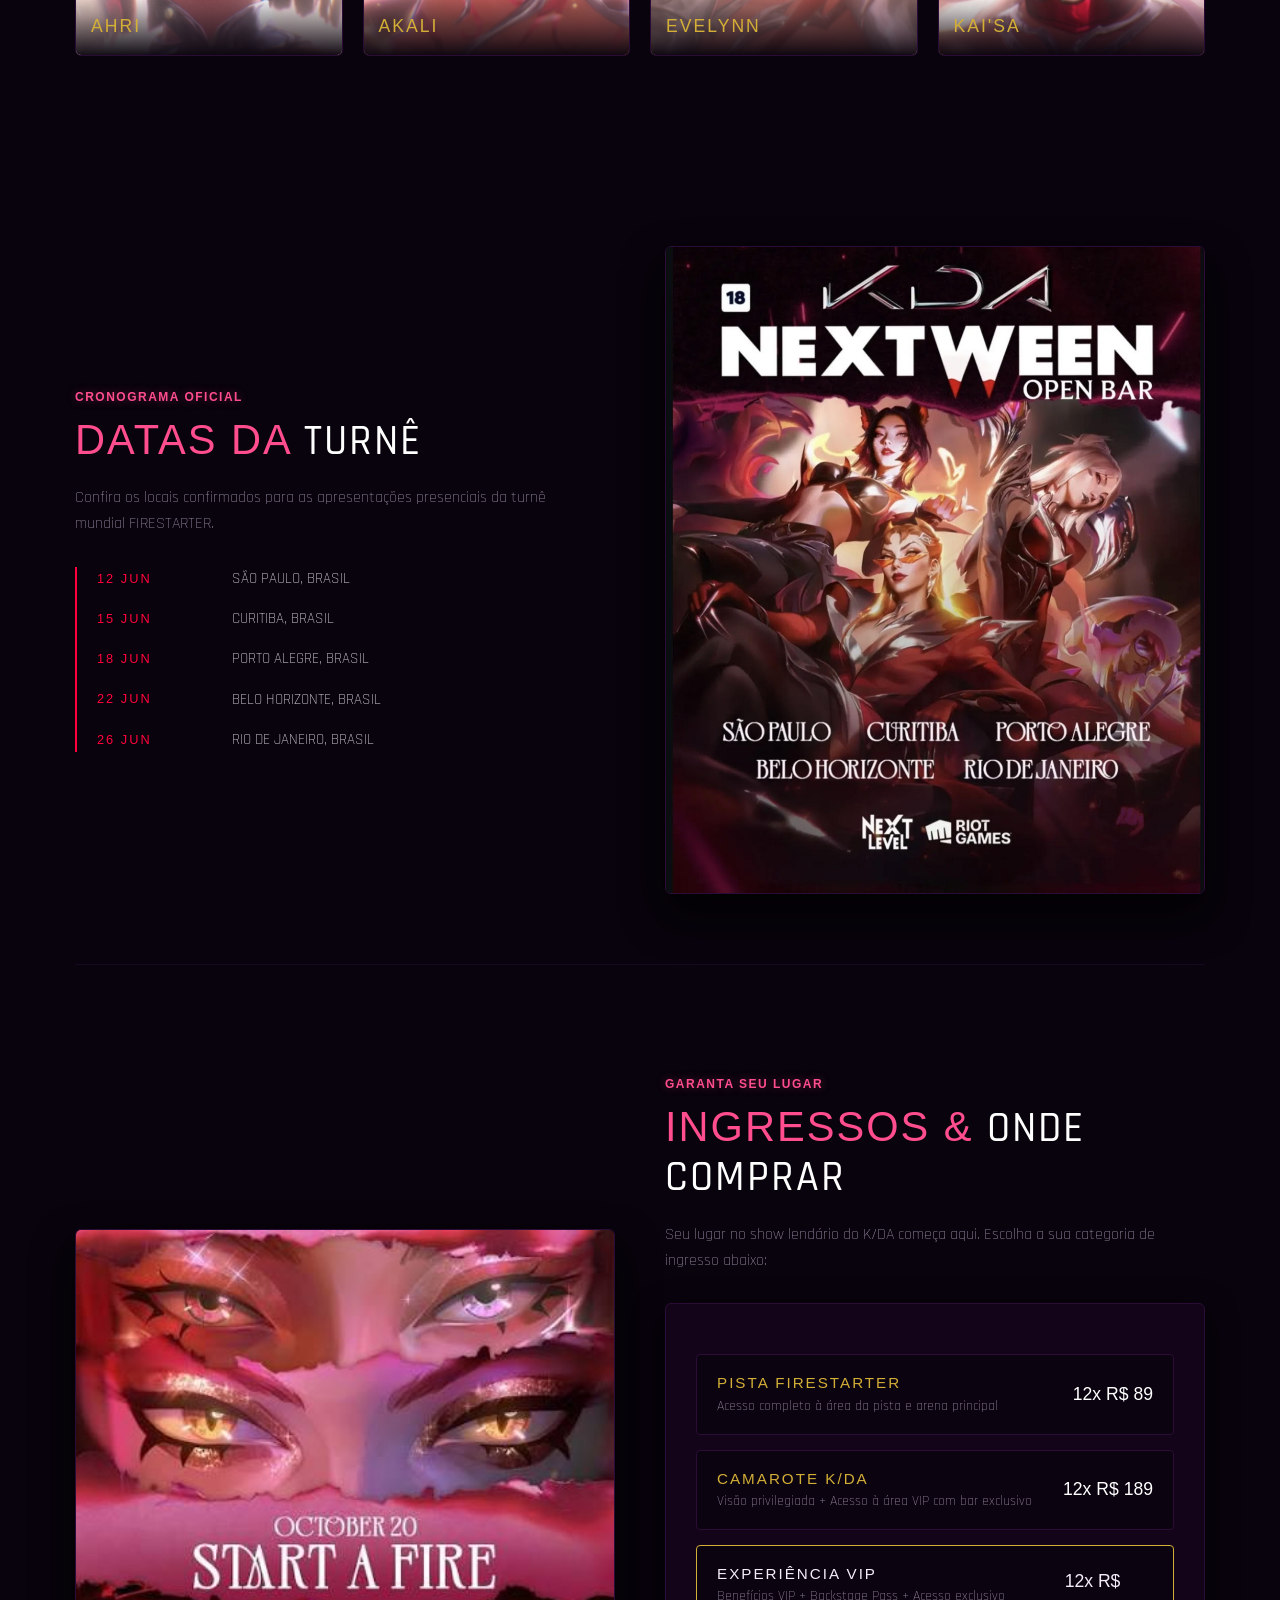
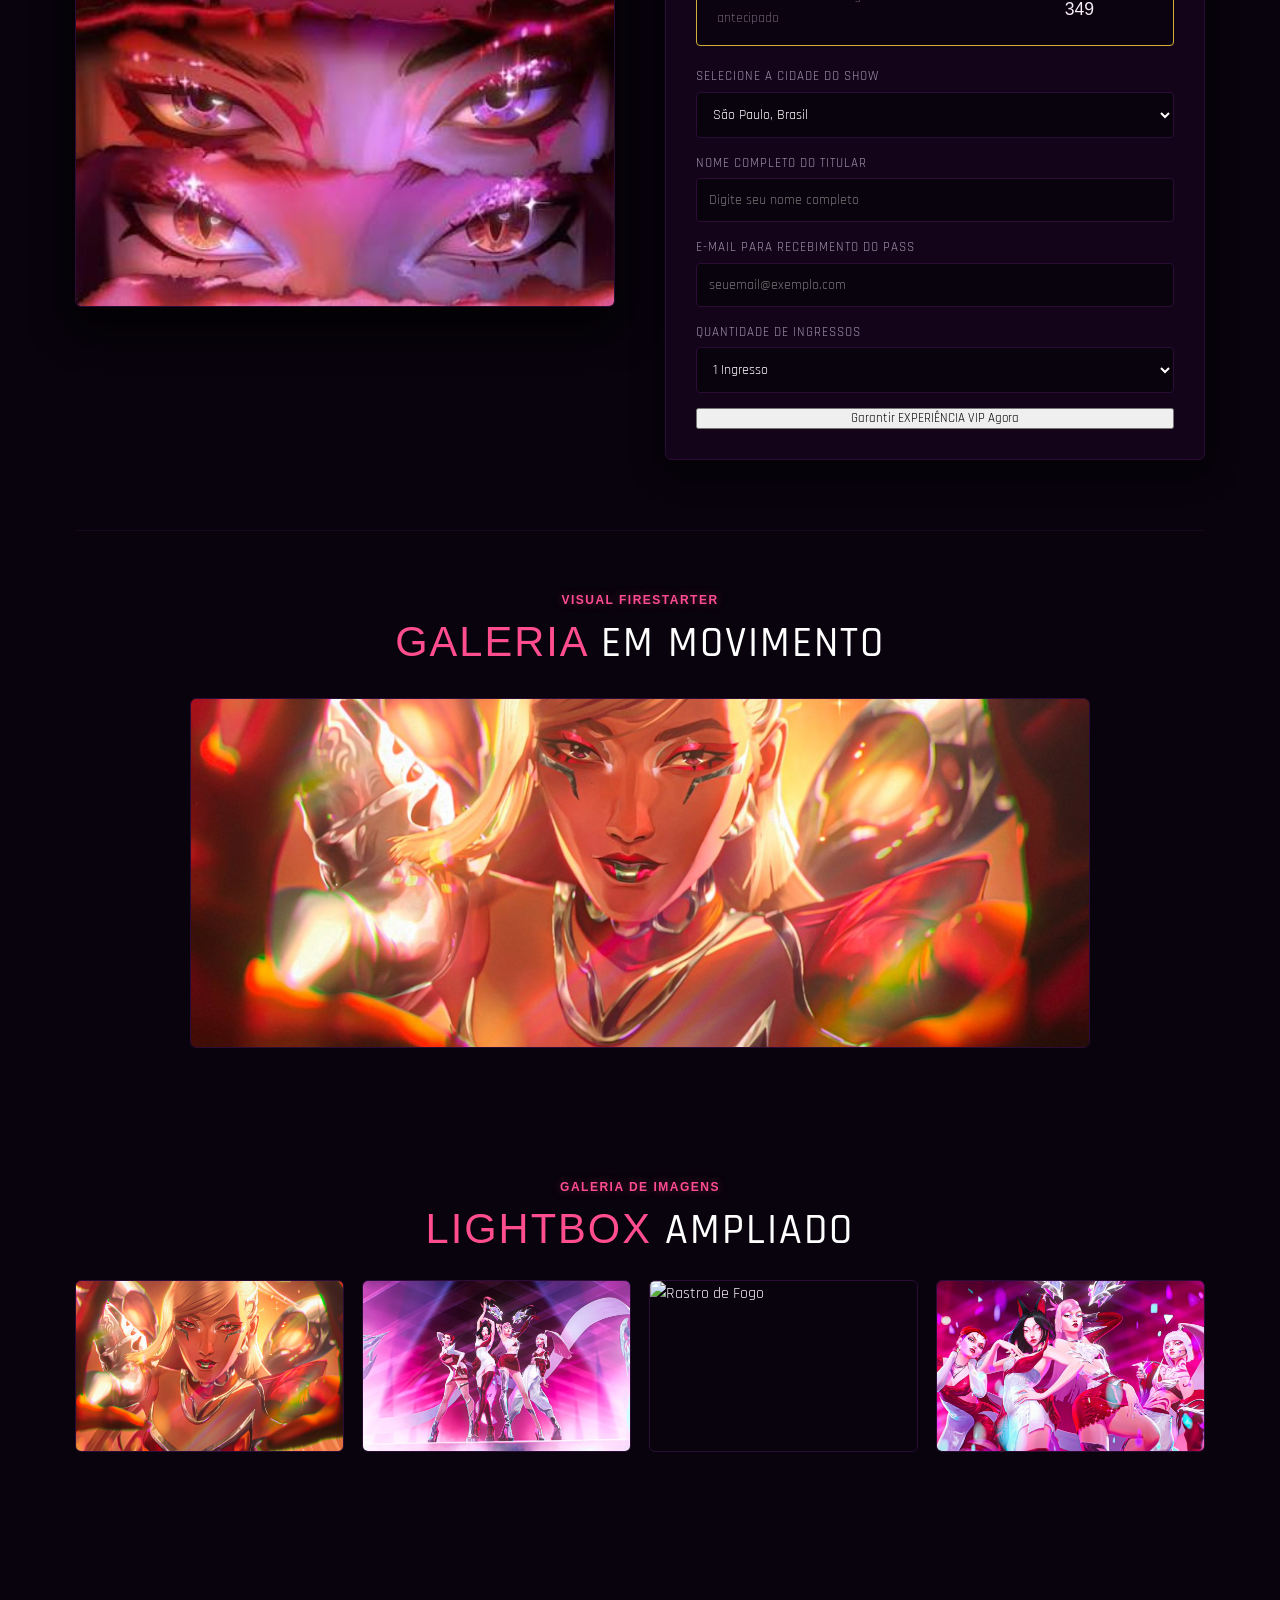
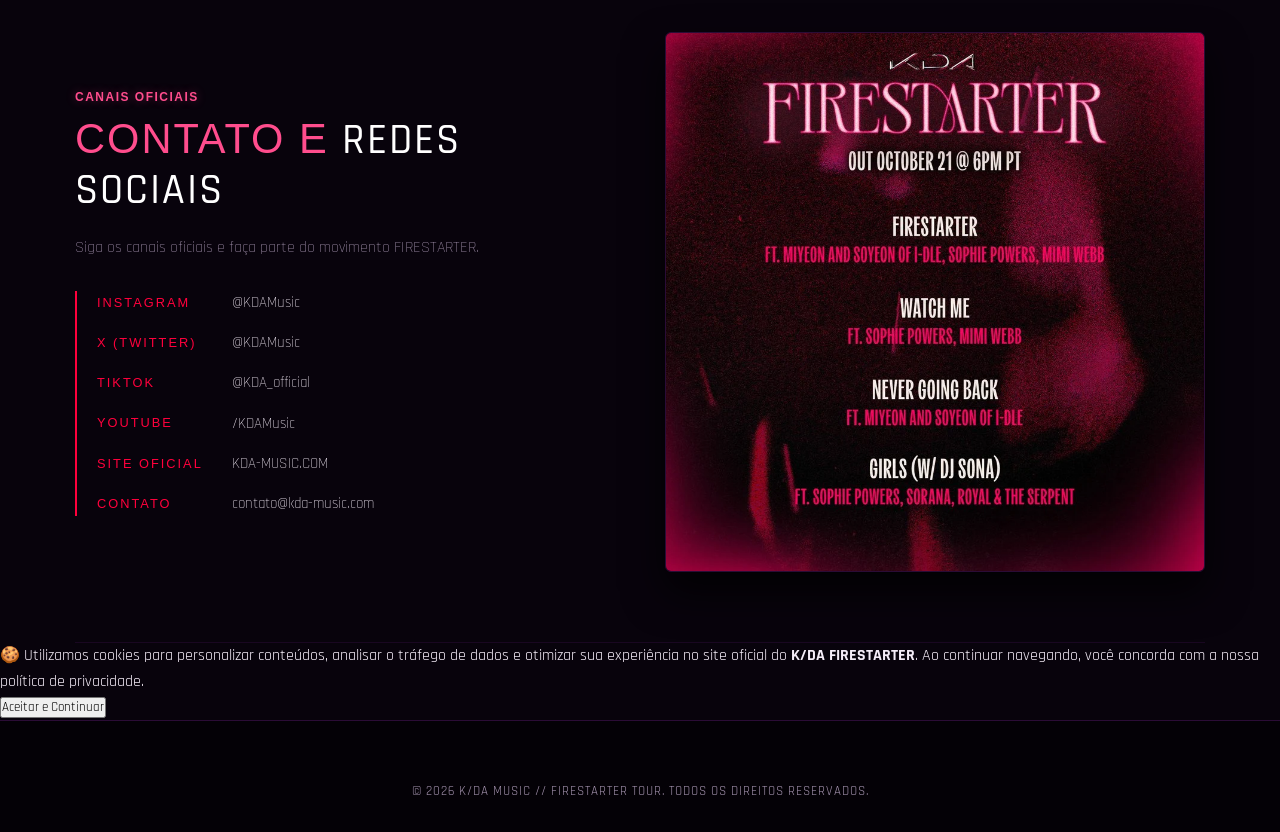
==== commit 04f0daef: "Update index.html" ====
--- a/Gabi 2110/index.html
+++ b/Gabi 2110/index.html
@@ -3,29 +3,71 @@
 <head>
     <meta charset="UTF-8">
     <meta name="viewport" content="width=device-width, initial-scale=1.0">
-    <title>K/DA FIRESTARTER — Tour & Data Science Pass</title>
+    <title>K/DA FIRESTARTER — World Tour Official</title>
     
-    <!-- Google Fonts -->
+    <!-- Google Fonts: Audiowide & Rajdhani -->
     <link rel="preconnect" href="https://fonts.googleapis.com">
     <link rel="preconnect" href="https://fonts.gstatic.com" crossorigin>
-    <link href="https://fonts.googleapis.com/css2?family=Orbitron:wght@300;400;500;700&family=Rajdhani:wght@300;400;500;600;700&family=Inter:wght@200;300;400&display=swap" rel="stylesheet">
+    <link href="https://fonts.googleapis.com/css2?family=Audiowide&family=Rajdhani:wght@300;400;500;600;700&display=swap" rel="stylesheet">
 
     <!-- Arquivo CSS Externo -->
     <link rel="stylesheet" href="style.css">
+
+    <!-- Estilos de Acessibilidade, Validação e Unificação de Cores -->
+    <style>
+        /* Unificação da Cor Vermelho/Rosa (#FF4D8D) para Títulos e Subtítulos */
+        .title-large {
+            color: #FF4D8D !important;
+        }
+
+        .subtitle-tag {
+            color: #FF4D8D !important;
+            text-shadow: 0 0 10px rgba(255, 77, 141, 0.4);
+            font-weight: 700;
+            letter-spacing: 1.5px;
+        }
+
+        .card-back h3 {
+            color: #FF4D8D !important;
+        }
+
+        /* Validação Visual de Formulário */
+        .booking-form input:focus:invalid,
+        .booking-form select:focus:invalid {
+            border-color: #FF4D8D !important;
+            box-shadow: 0 0 10px rgba(255, 77, 141, 0.5) !important;
+        }
+
+        .booking-form input:valid {
+            border-color: #05d9e8 !important;
+        }
+
+        .input-error-message {
+            color: #FF4D8D;
+            font-size: 0.85rem;
+            margin-top: 4px;
+            display: none;
+        }
+    </style>
+
+    <!-- ÍCONE DA ABA (FAVICON) -->
+    <link rel="icon" type="image/png" href="KdaFirestarter/logo.webp">
 </head>
 <body>
 
     <!-- HEADER / NAVEGAÇÃO -->
     <header class="header">
-        <a href="#" class="logo">K/DA <span>DS LABS</span></a>
+        <a href="#" class="logo">
+            <img src="KdaFirestarter/logo.webp" alt="Logotipo oficial da turnê K/DA Firestarter" class="logo-img">
+        </a>
         <nav class="nav-menu">
             <a href="#sobre">Sobre</a>
-            <a href="#mentoras">Mentoras</a>
+            <a href="#mentoras">Integrantes</a>
             <a href="#turne">Datas</a>
             <a href="#ingressos">Ingressos</a>
             <a href="#galeria">Galeria</a>
         </nav>
-        <a href="#ingressos" class="btn-gold">Garantir Pass</a>
+        <a href="#ingressos" class="btn-chrome">Garantir Pass</a>
     </header>
 
     <div class="container">
@@ -34,12 +76,12 @@
         <section class="section-split">
             <div class="split-content">
                 <span class="subtitle-tag">K/DA // FIRESTARTER ERA</span>
-                <h1 class="title-large">A TURNÊ QUE ACENDE O <span>PRÓXIMO NÍVEL.</span></h1>
-                <p class="text-desc">O programa oficial de Data Science, IA e Visualização de Dados ambientado na era FIRESTARTER. Garanta sua credencial de acesso ao show e às aulas VIP.</p>
-                <a href="#ingressos" class="btn-gold">Comprar Ingressos VIP</a>
+                <h1 class="title-large">A TURNÊ QUE ACENDE O <span>PALCO MUNDIAL.</span></h1>
+                <p class="text-desc">A experiência oficial de show ao vivo da era FIRESTARTER. Garanta sua credencial de acesso à arena mundial e viva a energia da pista VIP.</p>
+                <a href="#ingressos" class="btn-chrome">Comprar Ingressos VIP</a>
             </div>
             <div class="split-visual">
-                <img src="KdaFirestarter/kda.jpg" alt="K/DA Firestarter Official Music Video">
+                <img src="KdaFirestarter/kda.jpg" alt="Integrantes do grupo K/DA reunidas em iluminação néon no clipe FIRESTARTER">
             </div>
         </section>
 
@@ -48,7 +90,7 @@
             <div class="split-content">
                 <span class="subtitle-tag">SOBRE O FIRESTARTER</span>
                 <h2 class="title-large">FIRESTARTER <span>EXPERIENCE</span></h2>
-                <p class="text-desc">Firestarter é a faísca que acende algo maior. Um show que impulsiona energia, inovação e o espetáculo dos dados ao próximo nível.</p>
+                <p class="text-desc">Firestarter é a faísca que acende o palco. Um espetáculo ao vivo imersivo com pirotecnia, iluminação futurista e a energia pura do K/DA.</p>
 
                 <div class="info-table">
                     <div class="info-row">
@@ -70,28 +112,28 @@
                 </div>
             </div>
             <div class="split-visual">
-                <img src="KdaFirestarter/fogo2.webp" alt="Start A Fire Poster">
+                <img src="KdaFirestarter/fogo2.webp" alt="Pôster promocional do tema Firestarter com chama néon e detalhes da turnê" loading="lazy">
             </div>
         </section>
 
         <!-- CONHEÇA AS K/DA (3D FLIP CARDS) -->
         <section id="mentoras" style="padding: 80px 0;">
             <span class="subtitle-tag" style="text-align: center;">CONHEÇA AS</span>
-            <h2 class="title-large" style="text-align: center;">K/DA <span>MENTORAS</span></h2>
-            <p class="text-desc" style="text-align: center; margin: 0 auto 30px;">Cinco artistas. Uma presença avassaladora. O poder dos dados em sua forma mais intensa. Passe o mouse no card para virar.</p>
+            <h2 class="title-large" style="text-align: center;">K/DA <span>INTEGRANTES</span></h2>
+            <p class="text-desc" style="text-align: center; margin: 0 auto 30px;">Quatro artistas. Uma presença avassaladora. A energia do pop e do hip-hop em sua forma mais intensa. Passe o mouse no card para virar.</p>
 
             <div class="cards-grid">
                 <!-- AHRI -->
                 <div class="card-container">
                     <div class="card-inner">
                         <div class="card-front">
-                            <img src="KdaFirestarter/ahri.jpg" alt="Ahri">
+                            <img src="KdaFirestarter/ahri.jpg" alt="Retrato de Ahri, líder do K/DA" loading="lazy">
                             <div class="card-front-title">AHRI</div>
                         </div>
                         <div class="card-back">
                             <h3>AHRI</h3>
-                            <div class="role">Líder e Rosto do Grupo</div>
-                            <p>Arquiteta de Modelos Generativos e Redes Neurais. Define o rumo estratégico de cada grande produção de dados.</p>
+                            <div class="role">Líder e Vocalista Principal</div>
+                            <p>Fundadora e visão criativa do K/DA. Com vocal marcante e presença magnética, comanda a identidade do grupo no palco.</p>
                         </div>
                     </div>
                 </div>
@@ -100,13 +142,13 @@
                 <div class="card-container">
                     <div class="card-inner">
                         <div class="card-front">
-                            <img src="KdaFirestarter/akali.jpg" alt="Akali">
+                            <img src="KdaFirestarter/akali.jpg" alt="Retrato de Akali, rapper do K/DA" loading="lazy">
                             <div class="card-front-title">AKALI</div>
                         </div>
                         <div class="card-back">
                             <h3>AKALI</h3>
-                            <div class="role">Performance Explosiva</div>
-                            <p>Especialista em Feature Engineering e aceleração de código em GPU com precisão cirúrgica e estilo marcante.</p>
+                            <div class="role">Rapper e Performer</div>
+                            <p>A força underground do grupo. Traz rimas rápidas, flow de rua e uma atitude inabalável para o palco do K/DA.</p>
                         </div>
                     </div>
                 </div>
@@ -115,13 +157,13 @@
                 <div class="card-container">
                     <div class="card-inner">
                         <div class="card-front">
-                            <img src="KdaFirestarter/evelynn.jpg" alt="Evelynn">
+                            <img src="KdaFirestarter/evelynn.jpg" alt="Retrato de Evelynn, diva vocalista do K/DA" loading="lazy">
                             <div class="card-front-title">EVELYNN</div>
                         </div>
                         <div class="card-back">
                             <h3>EVELYNN</h3>
-                            <div class="role">Mistério e Sensualidade</div>
-                            <p>Data Mining e Análise de Sentimentos em mídias sociais. Revela padrões ocultos no comportamento do público.</p>
+                            <div class="role">Vocalista e Diva Principal</div>
+                            <p>A voz mais marcante e hipnotizante do pop mundial. Estilo impecável, glamour ousado e vocais inesquecíveis.</p>
                         </div>
                     </div>
                 </div>
@@ -130,13 +172,13 @@
                 <div class="card-container">
                     <div class="card-inner">
                         <div class="card-front">
-                            <img src="KdaFirestarter/kaisa.jpg" alt="Kai'Sa">
+                            <img src="KdaFirestarter/kaisa.jpg" alt="Retrato de Kai'Sa, dançarina do K/DA" loading="lazy">
                             <div class="card-front-title">KAI'SA</div>
                         </div>
                         <div class="card-back">
                             <h3>KAI'SA</h3>
-                            <div class="role">Poder e Precisão</div>
-                            <p>Visão Computacional e análise espacial. Mapeia movimentações de multidões com alto alcance e performance.</p>
+                            <div class="role">Dançarina Principal & Coreógrafa</div>
+                            <p>Mente criativa por trás das danças e movimentos icônicos. Precisão cirúrgica e ritmo explosivo em cada apresentação.</p>
                         </div>
                     </div>
                 </div>
@@ -148,7 +190,7 @@
             <div class="split-content">
                 <span class="subtitle-tag">CRONOGRAMA OFICIAL</span>
                 <h2 class="title-large">DATAS DA <span>TURNÊ</span></h2>
-                <p class="text-desc">Confira os locais confirmados para as turmas presenciais e transmissões da turnê mundial.</p>
+                <p class="text-desc">Confira os locais confirmados para as apresentações presenciais da turnê mundial FIRESTARTER.</p>
 
                 <div class="info-table">
                     <div class="info-row">
@@ -174,7 +216,7 @@
                 </div>
             </div>
             <div class="split-visual">
-                <img src="KdaFirestarter/shows.png" alt="K/DA Tour Fire Trail Stage">
+                <img src="KdaFirestarter/shows.png" alt="Pôster das datas do show com as integrantes em um cenário vermelho flamejante" loading="lazy">
             </div>
         </section>
 
@@ -183,51 +225,53 @@
             <div class="split-content">
                 <span class="subtitle-tag">GARANTA SEU LUGAR</span>
                 <h2 class="title-large">INGRESSOS & <span>ONDE COMPRAR</span></h2>
-                <p class="text-desc">Seu lugar no show e no curso das K/DA começa aqui. Escolha a sua categoria de acesso:</p>
+                <p class="text-desc">Seu lugar no show lendário do K/DA começa aqui. Escolha a sua categoria de ingresso abaixo:</p>
 
                 <div class="ticket-card">
                     <div class="ticket-options">
-                        <div class="ticket-item active">
+                        <div class="ticket-item" onclick="selectTicket(this, 'PISTA FIRESTARTER', '12x R$ 89')">
                             <div>
                                 <div class="ticket-title">PISTA FIRESTARTER</div>
-                                <div class="ticket-sub">Acesso completo ao show e conteúdos gravados</div>
+                                <div class="ticket-sub">Acesso completo à área da pista e arena principal</div>
                             </div>
                             <div class="ticket-price">12x R$ 89</div>
                         </div>
 
-                        <div class="ticket-item">
+                        <div class="ticket-item" onclick="selectTicket(this, 'CAMAROTE K/DA', '12x R$ 189')">
                             <div>
                                 <div class="ticket-title">CAMAROTE K/DA</div>
-                                <div class="ticket-sub">Visão privilegiada + Mentoria ao vivo semanais</div>
+                                <div class="ticket-sub">Visão privilegiada + Acesso à área VIP com bar exclusivo</div>
                             </div>
                             <div class="ticket-price">12x R$ 189</div>
                         </div>
 
-                        <div class="ticket-item" style="border-color: var(--accent-gold);">
+                        <div class="ticket-item active" onclick="selectTicket(this, 'EXPERIÊNCIA VIP', '12x R$ 349')">
                             <div>
-                                <div class="ticket-title" style="color: var(--accent-gold);">EXPERIÊNCIA VIP</div>
-                                <div class="ticket-sub">Benefícios exclusivos, projetos 1-on-1 + Backstage Pass</div>
+                                <div class="ticket-title" style="color: var(--accent-cyan);">EXPERIÊNCIA VIP</div>
+                                <div class="ticket-sub">Benefícios VIP + Backstage Pass + Acesso exclusivo antecipado</div>
                             </div>
-                            <div class="ticket-price" style="color: var(--accent-gold);">12x R$ 349</div>
+                            <div class="ticket-price" style="color: var(--accent-cyan);">12x R$ 349</div>
                         </div>
                     </div>
 
                     <!-- FORMULÁRIO DE CHECKOUT DE INGRESSOS -->
-                    <form class="booking-form" onsubmit="event.preventDefault(); alert('Ingresso/Matrícula confirmada! Enviamos os detalhes para o seu e-mail.');">
+                    <form class="booking-form" id="form-ingresso" onsubmit="confirmarIngresso(event)">
+                        <input type="hidden" id="categoria-selecionada" value="EXPERIÊNCIA VIP">
+
                         <div class="form-group">
-                            <label for="cidade">Selecione a Cidade do Show / Turma</label>
+                            <label for="cidade">Selecione a Cidade do Show</label>
                             <select id="cidade" required>
-                                <option value="sp">São Paulo, Brasil</option>
-                                <option value="curitiba">Curitiba, Brasil</option>
-                                <option value="poa">Porto Alegre, Brasil</option>
-                                <option value="bh">Belo Horizonte, Brasil</option>
-                                <option value="rj">Rio de Janeiro, Brasil</option>
+                                <option value="São Paulo, Brasil">São Paulo, Brasil</option>
+                                <option value="Curitiba, Brasil">Curitiba, Brasil</option>
+                                <option value="Porto Alegre, Brasil">Porto Alegre, Brasil</option>
+                                <option value="Belo Horizonte, Brasil">Belo Horizonte, Brasil</option>
+                                <option value="Rio de Janeiro, Brasil">Rio de Janeiro, Brasil</option>
                             </select>
                         </div>
 
                         <div class="form-group">
                             <label for="nome">Nome Completo do Titular</label>
-                            <input type="text" id="nome" placeholder="Digite seu nome completo" required>
+                            <input type="text" id="nome" placeholder="Digite seu nome completo" required minlength="3">
                         </div>
 
                         <div class="form-group">
@@ -235,12 +279,25 @@
                             <input type="email" id="email" placeholder="seuemail@exemplo.com" required>
                         </div>
 
-                        <button type="submit" class="btn-gold" style="width: 100%; border: none; cursor: pointer; padding: 14px; margin-top: 10px;">Comprar Ingresso VIP Now</button>
+                        <div class="form-group">
+                            <label for="qtd-ingressos">Quantidade de Ingressos</label>
+                            <select id="qtd-ingressos">
+                                <option value="1">1 Ingresso</option>
+                                <option value="2">2 Ingressos</option>
+                                <option value="3">3 Ingressos</option>
+                                <option value="4">4 Ingressos</option>
+                            </select>
+                        </div>
+
+                        <button type="submit" class="btn-chrome btn-submit-ticket">
+                            Garantir <span id="lbl-tipo-ingresso">EXPERIÊNCIA VIP</span> Agora
+                        </button>
                     </form>
+                    <div id="mensagem-sucesso" class="ticket-alert-success"></div>
                 </div>
             </div>
             <div class="split-visual">
-                <img src="KdaFirestarter/olhos.png" alt="Poster de Ingressos Nextween Open Bar">
+                <img src="KdaFirestarter/olhos.png" alt="Ilustração estilizada do olhar das integrantes do K/DA com brilho neon" loading="lazy">
             </div>
         </section>
 
@@ -251,10 +308,10 @@
             
             <div class="slider-wrapper">
                 <div class="slider-track">
-                    <img class="slide-img" src="KdaFirestarter/red.jpg" alt="Palco Firestarter">
-                    <img class="slide-img" src="KdaFirestarter/branco.jpg" alt="Spotlight Walk">
-                    <img class="slide-img" src="KdaFirestarter/rostos.png" alt="Fire Trail Walk">
-                    <img class="slide-img" src="KdaFirestarter/pose.jpg" alt="K/DA Group">
+                    <img class="slide-img" src="KdaFirestarter/red.jpg" alt="Visão panorâmica do palco iluminado em vermelho" loading="lazy">
+                    <img class="slide-img" src="KdaFirestarter/branco.jpg" alt="Performance do K/DA sob luz branca intensa" loading="lazy">
+                    <img class="slide-img" src="KdaFirestarter/rostos.png" alt="Integrantes do K/DA em fila na passarela do show" loading="lazy">
+                    <img class="slide-img" src="KdaFirestarter/pose.jpg" alt="Grupo K/DA reunido em pose no palco" loading="lazy">
                 </div>
             </div>
         </section>
@@ -265,10 +322,10 @@
             <h2 class="title-large" style="text-align: center;">LIGHTBOX <span>AMPLIADO</span></h2>
             
             <div class="gallery-grid">
-                <a href="#img1" class="gallery-item"><img src="KdaFirestarter/red.jpg" alt="Clipe Oficial"></a>
-                <a href="#img2" class="gallery-item"><img src="KdaFirestarter/branco.jpg" alt="Show Ao Vivo"></a>
-                <a href="#img3" class="gallery-item"><img src="KdaFirestarter/rostos.png" alt="Rastro de Fogo"></a>
-                <a href="#img4" class="gallery-item"><img src="KdaFirestarter/pose.jpg" alt="Close Integrantes"></a>
+                <a href="#img1" class="gallery-item"><img src="KdaFirestarter/red.jpg" alt="Cena do clipe oficial com luzes vermelhas" loading="lazy"></a>
+                <a href="#img2" class="gallery-item"><img src="KdaFirestarter/branco.jpg" alt="Show ao vivo sob holofotes" loading="lazy"></a>
+                <a href="#img3" class="gallery-item"><img src="KdaFirestarter/evefo.webp" alt="Rastro de Fogo" loading="lazy"></a>
+                <a href="#img4" class="gallery-item"><img src="KdaFirestarter/pose.jpg" alt="Close das integrantes do grupo" loading="lazy"></a>
             </div>
 
             <!-- MODAIS LIGHTBOX -->
@@ -276,7 +333,7 @@
                 <a href="#galeria" class="lightbox-overlay"></a>
                 <div class="lightbox-content">
                     <a href="#galeria" class="close-btn">&times;</a>
-                    <img src="KdaFirestarter/palco.png" alt="Clipe Oficial Ampliado">
+                    <img src="KdaFirestarter/palco.png" alt="Visão ampliada da iluminação do palco principal" loading="lazy">
                 </div>
             </div>
 
@@ -284,7 +341,7 @@
                 <a href="#galeria" class="lightbox-overlay"></a>
                 <div class="lightbox-content">
                     <a href="#galeria" class="close-btn">&times;</a>
-                    <img src="KdaFirestarter/Andar.png" alt="Show Ao Vivo Ampliado">
+                    <img src="KdaFirestarter/Andar.png" alt="Visão ampliada das integrantes caminhando na passarela" loading="lazy">
                 </div>
             </div>
 
@@ -292,7 +349,7 @@
                 <a href="#galeria" class="lightbox-overlay"></a>
                 <div class="lightbox-content">
                     <a href="#galeria" class="close-btn">&times;</a>
-                    <img src="KdaFirestarter/fogo.png" alt="Rastro de Fogo Ampliado">
+                    <img src="KdaFirestarter/evefo.webp" alt="Visão ampliada do Rastro de Fogo com Evelynn" loading="lazy">
                 </div>
             </div>
 
@@ -300,7 +357,7 @@
                 <a href="#galeria" class="lightbox-overlay"></a>
                 <div class="lightbox-content">
                     <a href="#galeria" class="close-btn">&times;</a>
-                    <img src="KdaFirestarter/rostos.png" alt="Close Integrantes Ampliado">
+                    <img src="KdaFirestarter/rostos.png" alt="Visão ampliada do retrato das integrantes do K/DA" loading="lazy">
                 </div>
             </div>
         </section>
@@ -340,16 +397,76 @@
                 </div>
             </div>
             <div class="split-visual">
-                <img src="KdaFirestarter/datas.png" alt="K/DA Red Members Close">
-            </div>
-        </section>
-
+                <img src="KdaFirestarter/datas.png" alt="Integrantes do K/DA em imagem promocional com tons avermelhados" loading="lazy">
+            </div>
+        </section>
+
+    </div>
+
+    <!-- BANNER DE COOKIES (LGPD COMPLIANCE) -->
+    <div id="cookie-banner" class="cookie-banner">
+        <div class="cookie-content">
+            <p>🍪 Utilizamos cookies para personalizar conteúdos, analisar o tráfego de dados e otimizar sua experiência no site oficial do <strong>K/DA FIRESTARTER</strong>. Ao continuar navegando, você concorda com a nossa política de privacidade.</p>
+            <div class="cookie-buttons">
+                <button onclick="aceitarCookies()" class="btn-chrome cookie-btn">Aceitar e Continuar</button>
+            </div>
+        </div>
     </div>
 
     <!-- RODAPÉ -->
     <footer class="footer">
-        <p>© 2026 K/DA DATA SCIENCE LABS // FIRESTARTER ERA. TODOS OS DIREITOS RESERVADOS.</p>
+        <p>© 2026 K/DA MUSIC // FIRESTARTER TOUR. TODOS OS DIREITOS RESERVADOS.</p>
     </footer>
 
+    <!-- SCRIPTS DE INTERATIVIDADE DOS INGRESSOS E COOKIES -->
+    <script>
+        function selectTicket(element, nomeTipo, preco) {
+            document.querySelectorAll('.ticket-item').forEach(item => item.classList.remove('active'));
+            element.classList.add('active');
+            document.getElementById('categoria-selecionada').value = nomeTipo;
+            document.getElementById('lbl-tipo-ingresso').innerText = nomeTipo;
+        }
+
+        function confirmarIngresso(event) {
+            event.preventDefault();
+            const form = document.getElementById('form-ingresso');
+            
+            if (!form.checkValidity()) {
+                form.reportValidity();
+                return;
+            }
+
+            const nome = document.getElementById('nome').value;
+            const email = document.getElementById('email').value;
+            const cidade = document.getElementById('cidade').value;
+            const qtd = document.getElementById('qtd-ingressos').value;
+            const tipo = document.getElementById('categoria-selecionada').value;
+
+            const msgDiv = document.getElementById('mensagem-sucesso');
+            msgDiv.style.display = 'block';
+            msgDiv.innerHTML = `✨ <strong>Sucesso, ${nome}!</strong> Confirmamos a reserva de <strong>${qtd}x ${tipo}</strong> para <strong>${cidade}</strong>. Os e-tickets foram enviados para <em>${email}</em>.`;
+
+            form.reset();
+        }
+
+        function aceitarCookies() {
+            localStorage.setItem('kda_cookie_consent', 'accepted');
+            document.getElementById('cookie-banner').style.display = 'none';
+        }
+
+        window.addEventListener('DOMContentLoaded', () => {
+            if (localStorage.getItem('kda_cookie_consent') === 'accepted') {
+                document.getElementById('cookie-banner').style.display = 'none';
+            }
+        });
+    </script>
+
+    <!-- CHATBOT INTERATIVO -->
+    <script src="chatbot.js"></script>
+    <script>
+      initChatbot({
+        jsonUrl: 'minha-base-dados.json'
+      });
+    </script>
 </body>
-</html>+</html>
